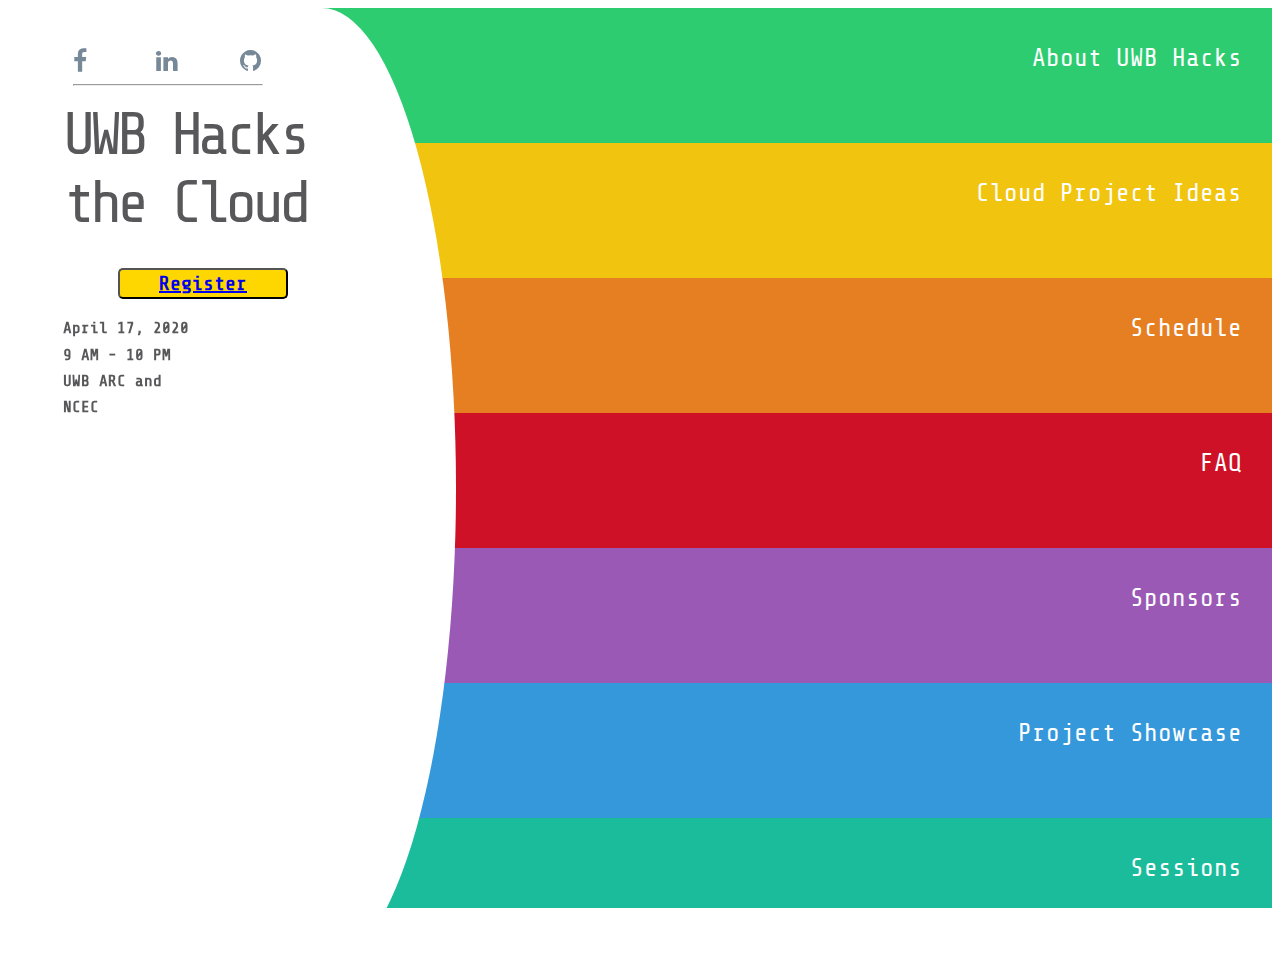
==== curve/index.html @ 2ef02a91 "Addressed List of Concerns on Public Repo" ====
<!DOCTYPE html>
<html lang="en">
<head>
    <meta charset="UTF-8">
    <title>UWB Hacks The Cloud 2020</title>
    <meta name="viewport" content="width=device-width, initial-scale=1">
    <link rel="stylesheet" href="https://stackpath.bootstrapcdn.com/font-awesome/4.7.0/css/font-awesome.min.css">
<!--    <script src="https://kit.fontawesome.com/a076d05399.js"></script>-->
    <link rel="stylesheet" href="style.css">
</head>
<body>


    <!--Front Page Rainbow Navigation on Right-->
    <div class="rightNav">
        <div class="container">
            <div class="box box1" onclick="openNav1(myNav1)" ><p>About UWB Hacks</p></div>
            <div class="box box2" onclick="openNav2(myNav2)"><p>Cloud Project Ideas</p></div>
            <div class="box box3" onclick="openNav3(myNav3)"><p>Schedule</p></div>
            <div class="box box4" onclick="openNav4(myNav4)"><p>FAQ</p></div>
            <div class="box box5" onclick="openNav5(myNav5)"><p>Sponsors</p></div>
            <div class="box box6" onclick="openNav6(myNav6)"><p>Project Showcase</p></div>
            <div class="box box7" onclick="openNav7(myNav7)"><p>Sessions</p></div>
            <div class="box box8" onclick="openNav8(myNav8)"><p>Stay Tune</p></div>
        </div>
    </div>

    <!--White Half Circle Event Information-->
    <section>
        <div>
            <div class="wrapper">
                <nav class="flex-nav">
                    <ul>
                        <!-- Social Media Icon LInks -->
                        <li class="social">
                            <a href="https://www.facebook.com/uwbacm/"><i class="fa fa-facebook"></i></a>
                        </li>
                        <li class="social">
                            <a href="https://www.linkedin.com/in/uwbacm"><i class="fa fa-linkedin"></i></a>
                        </li>
                        <li class="social">
                            <a href=" https://docs.uwbhacks.com/ "><i class="fa fa-github"></i></a>
                        </li>
                    </ul>
                    <hr style="width: 75%; float:left;">
                </nav>
            </div>

            <div class="title">UWB Hacks the Cloud
                <button class="registration" id="effects" >
                    <a href="https://docs.google.com/forms/d/e/1FAIpQLSesZrR4kDC5NrmjHH6o2ZsRRUO2cIFVRf567PCcCp_ysydQ1w/viewform">Register</a></button>
            </div>
            <div class="event">
                <h4> April 17, 2020</h4>
                <h4>9 AM - 10 PM</h4>
                <h4>UWB ARC and </h4>

                <h4>NCEC</h4>
            </div>
        </div>
    </section>

    <!--Card 1 Content Slide Navigation -->
    <div id="myNav1" class="overlay1">
        <div class="flex-container">
            <a href="javascript:void(0)" class="closebtn" onclick="closeNav1()">&times;</a>
            <div class="overlay1-content">
                <div class="image_card1">
                    <img class="responsive" src="images/gameboy.jpg" alt="Circuit Board Image">
                </div>
            </div>
            <div style="padding: 5px;"><h1>About UWB Hacks</h1>
                <h3 style="line-height: 3">This year’s event has a theme of Cloud Computing! We are excited to see all
                    of the innovative projects
                    students will come up with.</h3>
            </div>
        </div>
        <div class="flex-container">
            <div><h2>Technical Tidbits</h2>
                <h4>On the day of the event, all of the following resources will be available to all attendees</h4>
                <ul>
                    <li><h4>Project mentors to work with students</h4></li>
                    <li><h4>Introductory presentations for users who are new to the cloud</h4></li>
                    <li><h4>Lightning talks given by technologists from Microsoft, Amazon, and UWB</h4></li>
                </ul>
                <div><h2>Food, Friends, and Fun</h2>
                    <ul>
                        <li><h4>Goodie bags for all registered attendees</h4></li>
                        <li><h4>Three catered meal</h4></li>
                        <li><h4>Prizes and awards for three project categories</h4></li>
                        <li><h4>Team formation mixer workshop</h4></li>
                        <li><h4>A photobooth for attendees to take pictures</h4></li>
                    </ul>
                </div>
            </div>
            <div><h2>A UW Bothell Tradition</h2>
                <h3 style="line-height: 3">
                    UWB Hacks the Cloud is the third annual hackathon at UW Bothell. Check out last year’s event page for
                    more information about the Web Development hackathon and check out what our attendees created!
                </h3>
            </div>
        </div>
    </div>

<!--   Card  2 Content Slide Navigation -->

    <div id="myNav2" class="overlay2">
        <div class="flex-container">
            <a href="javascript:void(0)" class="closebtn" onclick="closeNav2()">&times;</a>
            <div class="overlay2-content">
                <div class="image_card2">
                    <img class="responsive" src="images/floppy1.jpg" alt="Circuit Board Image">
                </div>
            </div>
            <div><h1>Cloud Project Ideas</h1>
            <p>Not sure how to get started with cloud computing? Looking for project ideas? Check out the event’s 
                documentation pages for tips, ideas, examples, and documentation for all your favorite cloud 
                providers.</p>
                <div>
                    <button class="docs"><a href="https://docs.uwbhacks.com">Documents</a></button>
                </div>
            </div>
        </div>

        <div class="flex-container">
            <div><h3>Workshops</h3>
                <p>Workshops and talks will be held throughout the day to help
                    attendees find teams, get up to speed on cloud computing concepts,
                    and get inspired by subject matter experts.</p>
                <ul>
                    <li>A workshop for team formation at the beginning of the day, presented by ACM-W</li>
                    <li>An introduction to cloud computing, presented by the ACM hackathon organizers</li>
                    <li>Lightning talks from industry partners discussing cloud computing products, projects, and paradigms</li>
                    <li>Security-specific presentations (more information coming soon!)</li>
                </ul>
            </div>
            <div><h3>Getting One-on-One Help</h3>
                <p>Industry mentors will be standing by at the event to help individual teams brainstorm, debug, and
                    polish their projects on an as-needed basis. Many of the mentor volunteers are UW Bothell alumni,
                    and this year’s cohort draws employees from the following companies:
                </p>
                <div class="flex-columns">
                    <div><ul><li>Microsoft</li><li>Google</li></ul></div>
                    <div><ul><li>Amazon</li><li>Expedia</li></ul></div>
                   <div><ul><li>T-Mobile</li><li>And more!</li></ul></div>
                </div>
            </div>
        </div>
    </div>

    <!--   Card 3 Content Slide Navigation -->
    <div id="myNav3" class="overlay3">
        <div class="flex-container">
            <a href="javascript:void(0)" class="closebtn" onclick="closeNav3()">&times;</a>
            <div class="overlay3-content">
                <div class="image_card3">
                    <img class="responsive" src="images/parts1.jpg" alt="Circuit Board Image">
                </div>
            </div>
            <div><h1>Event Schedule</h1>
                <table class="schedule">
                    <tr><th>9:00</th><th>Check-In BeginsCheck-In Begins</th></tr>
                    <tr><th>9:15</th><th>Free Breakfast </th></tr>
                    <tr><th>10:00</th><th>Opening Ceremony</th></tr>
                    <tr><th>10:30</th><th>Team Formation Mixer, hosted by ACM-W</th></tr>
                    <tr><th>10:30</th><th>Hacking Begins</th></tr>
                    <tr><th>11:15</th><th>Introduction To Cloud Services</th></tr>
                    <tr><th>12:30</th><th>Free Lunch</th></tr>
                    <tr><th>1:15</th><th>Lightning Talks: Tales from the Cloud</th></tr>
                    <tr><th>2:45</th><th>Workshop TBA</th></tr>
                    <tr><th>6:00</th><th>Free Dinner</th></tr>
                    <tr><th>8:00</th><th>Submissions Due on DevPost</th></tr>
                    <tr><th>8:15</th><th>Ice Cream Sundae Bar</th></tr>
                    <tr><th>8:45</th><th> Demo Presentations</th></tr>
                    <tr><th>9:45</th><th>Awards Ceremony</th></tr>

                </table>
            </div>
        </div>
        <div class="flex-container">
<!--            <div><h3>Content 2</h3> <p>Lorem Ipsum is simply dummy text of the printing and typesetting industry. Lorem Ipsum has been the industry's standard dummy text ever since the 1500s, when an unknown printer took a galley of type and scrambled it to make a type specimen book. It has survived not only five centuries, but also the leap into electronic typesetting, remaining essentially unchanged. It was popularised in the 1960s with the release of Letraset sheets containing Lorem Ipsum passages, and more recently with desktop publishing software like Aldus PageMaker including versions of Lorem Ipsum.</p></div>-->
<!--            <div><h3>Content 3</h3> </div>-->
        </div>
    </div>

    <!--   Card 4 Content Slide Navigation -->
    <div id="myNav4" class="overlay4">
        <div class="flex-container">
            <a href="javascript:void(0)" class="closebtn" onclick="closeNav4()">&times;</a>
            <div class="overlay4-content">
                <div class="image_card4">
                    <img class="responsive" src="images/lmnc.jpg" alt="Circuit Board Image">
                </div>
            </div>
            <div><h1>Frequently Asked Questions!</h1>
                <h2>What’s a hackathon?</h2>
                <p>From Wikipedia: <br>
                    A hackathon is a design sprint-like event in which computer programmers and
                    others involved in software development, including graphic designers, interface
                    designers, project managers, and others, often including domain experts,
                    collaborate intensively on software projects. </p>
                <h2>What if I don’t have any experience with cloud computing?</h2>
                <p>That is perfectly fine! The hackathon organizers have planned informative talks,
                    assembled documentation pages, and created demo projects to help get you started. <br><br>
                    Check out the schedule for information about the talks and workshops; look for
                    provider information and example projects on the documentation page. <br><br>
                    There will also be industry mentors at the event to help you when you get stuck.
                </p>
                <h2>Do I need to be in a specific major?</h2>
                <p>Not at all! This event is open to all students.</p>
                <h2>Are prizes offered for team projects?</h2>
                <p>Yes! We will have 3 prize categories this year: Most Innovative, Most Impactful,
                    and Student Favorite. More details will be announced at the opening ceremony.</p>
                <h2>What if I don’t have a team lined up?</h2>
                <p>There will be a workshop directly after the opening ceremony to help you form a team if you don’t have one at that time</p>
                <h2>What should I bring?</h2>
                <p>We recommend bringing a laptop, charger cables for your computer(s) and phone, a water bottle,
                    and anything you might miss for an entire <br>
                    This event will not be held overnight, so there is no need to bring a sleeping bag or changes of clothes
                </p>
                <h2>Do I have to work on a hackathon project?</h2>
                <p>We want everyone at this event to learn new technologies and collaborate on new ideas. These events
                    are a valuable time to do these things instead of your homework or personal projects. <br><br>

                    If you don’t plan on working on a hackathon project, the organizers kindly request that you let us
                    know so we can offer the seat to another student who wants to participate.
                </p>
            </div>
        </div>
        <div class="flex-container">
<!--            <div><h3>Content 2</h3></div>-->
<!--            <div><h3>Content 3</h3> </div>-->
        </div>
    </div>

    <!--   Card 5 Content Slide Navigation -->
    <div id="myNav5" class="overlay5">
        <div class="flex-container">
            <a href="javascript:void(0)" class="closebtn" onclick="closeNav5()">&times;</a>
            <div class="overlay5-content">
                <div class="image_card5">
                    <img class="responsive" src="images/pcb-wall.jpg" alt="Circuit Board Image">
                </div>
            </div>
<!--            <div><h3>Content 3</h3> </div>-->
        </div>
        <div class="flex-container">
<!--            <div><h3>Content 2</h3> <p>Lorem Ipsum is simply dummy text of the printing and typesetting industry. Lorem Ipsum has been the industry's standard dummy text ever since the 1500s, when an unknown printer took a galley of type and scrambled it to make a type specimen book. It has survived not only five centuries, but also the leap into electronic typesetting, remaining essentially unchanged. It was popularised in the 1960s with the release of Letraset sheets containing Lorem Ipsum passages, and more recently with desktop publishing software like Aldus PageMaker including versions of Lorem Ipsum.</p></div>-->
<!--            <div><h3>Content 3</h3> </div>-->
        </div>
    </div>

    <!--   Card 6 Content Slide Navigation -->
    <div id="myNav6" class="overlay6">

        <div class="flex-container">
            <a href="javascript:void(0)" class="closebtn" onclick="closeNav6()">&times;</a>
            <div class="overlay6-content">
                <div class="image_card6">
                    <img class="responsive" src="images/computer2.jpg" alt="Circuit Board Image">
                </div>
            </div>
<!--            <div><h3>Content 3</h3> </div>-->
        </div>
        <div class="flex-container">
<!--            <div><h3>Content 2</h3> <p>Lorem Ipsum is simply dummy text of the printing and typesetting industry. Lorem Ipsum has been the industry's standard dummy text ever since the 1500s, when an unknown printer took a galley of type and scrambled it to make a type specimen book. It has survived not only five centuries, but also the leap into electronic typesetting, remaining essentially unchanged. It was popularised in the 1960s with the release of Letraset sheets containing Lorem Ipsum passages, and more recently with desktop publishing software like Aldus PageMaker including versions of Lorem Ipsum.</p></div>-->
<!--            <div><h3>Content 3</h3> </div>-->
        </div>
    </div>

    <!--   Card 7 Content Slide Navigation -->
    <div id="myNav7" class="overlay7">
        <div class="flex-container">
            <a href="javascript:void(0)" class="closebtn" onclick="closeNav7()">&times;</a>
            <div class="overlay7-content">
                <div class="image_card7">
                    <img class="responsive" src="images/computer1.jpg" alt="Circuit Board Image">
                </div>
            </div>
<!--            <div><h3>Content 3</h3> </div>-->
        </div>

        <div class="flex-container">
<!--            <div><h3>Content 2</h3> <p>Lorem Ipsum is simply dummy text of the printing and typesetting industry. Lorem Ipsum has been the industry's standard dummy text ever since the 1500s, when an unknown printer took a galley of type and scrambled it to make a type specimen book. It has survived not only five centuries, but also the leap into electronic typesetting, remaining essentially unchanged. It was popularised in the 1960s with the release of Letraset sheets containing Lorem Ipsum passages, and more recently with desktop publishing software like Aldus PageMaker including versions of Lorem Ipsum.</p></div>-->
<!--            <div><h3>Content 3</h3> </div>-->
        </div>
    </div>

    <!--  Card 8Content Slide Navigation -->
    <div id="myNav8" class="overlay8">
        <div class="flex-container">
            <a href="javascript:void(0)" class="closebtn" onclick="closeNav8()">&times;</a>
            <div class="overlay8-content">
                <div class="image_card8">
                    <img class="responsive" src="images/computer2.jpg" alt="Circuit Board Image">
                </div>
            </div>
<!--            <div><h3>Content 3</h3> </div>-->
        </div>
        <div class="flex-container">
<!--            <div><h3>Content 2</h3> <p>Lorem Ipsum is simply dummy text of the printing and typesetting industry. Lorem Ipsum has been the industry's standard dummy text ever since the 1500s, when an unknown printer took a galley of type and scrambled it to make a type specimen book. It has survived not only five centuries, but also the leap into electronic typesetting, remaining essentially unchanged. It was popularised in the 1960s with the release of Letraset sheets containing Lorem Ipsum passages, and more recently with desktop publishing software like Aldus PageMaker including versions of Lorem Ipsum.</p></div>-->
<!--            <div><h3>Content 3</h3> </div>-->
        </div>

    </div>
<!--==================Leave in Place in case more content needs to be added==============-->
<!--=====================================================================================-->
    <!--   Card 9  Content Slide Navigation -->
<!--    <div id="myNav9" class="overlay9">-->
<!--        <div class="flex-container">-->
<!--            <a href="javascript:void(0)" class="closebtn" onclick="closeNav9()">&times;</a>-->
<!--            <div class="overlay9-content">-->
<!--                <div class="image_card9">-->
<!--                    <img class="responsive" src="images/upsplash.jpg" alt="Circuit Board Image">-->
<!--                </div>-->
<!--            </div>-->
<!--&lt;!&ndash;            <div><h3>Content 3</h3> </div>&ndash;&gt;-->
<!--        </div>-->
<!--        <div class="flex-container">-->
<!--&lt;!&ndash;            <div><h3>Content 2</h3> <p>Lorem Ipsum is simply dummy text of the printing and typesetting industry. Lorem Ipsum has been the industry's standard dummy text ever since the 1500s, when an unknown printer took a galley of type and scrambled it to make a type specimen book. It has survived not only five centuries, but also the leap into electronic typesetting, remaining essentially unchanged. It was popularised in the 1960s with the release of Letraset sheets containing Lorem Ipsum passages, and more recently with desktop publishing software like Aldus PageMaker including versions of Lorem Ipsum.</p></div>&ndash;&gt;-->
<!--&lt;!&ndash;            <div><h3>Content 3</h3> </div>&ndash;&gt;-->
<!--        </div>-->
<!--    </div>-->

    <!--   Card  10 Content Slide Navigation -->
<!--    <div id="myNa10v" class="overlay10">-->
<!--        <a href="javascript:void(0)" class="closebtn" onclick="closeNav10()">&times;</a>-->
<!--        <div class="overlay10-content">-->
<!--            <div class="image_card10">-->
<!--                <img class="responsive" src="images/resist.jpg" alt="Circuit Board Image">-->
<!--            </div>-->
<!--            <a href="#">Services</a>-->
<!--            <a href="#">Clients</a>-->
<!--            <a href="#">Contact</a>-->
<!--        </div>-->
<!--    </div>-->

    <!--==================Leave above  in case more content needs to be added===============-->
    <!--=====================================================================================-->

    <!--Open and Close Each Individual Content/Image Info Card-->
    <script>
        function openNav1(id) {document.getElementById("myNav1").style.width = "90%";}
        function closeNav1 (id){document.getElementById("myNav1").style.width = "0%";}
        function openNav2(id) {document.getElementById("myNav2").style.width = "90%";}
        function closeNav2 (id){document.getElementById("myNav2").style.width = "0%";}
        function openNav3(id) {document.getElementById("myNav3").style.width = "90%";}
        function closeNav3 (id){document.getElementById("myNav3").style.width = "0%";}
        function openNav4(id) {document.getElementById("myNav4").style.width = "90%";}
        function closeNav4 (id){document.getElementById("myNav4").style.width = "0%";}
        function openNav5(id) {document.getElementById("myNav5").style.width = "90%";}
        function closeNav5 (id){document.getElementById("myNav5").style.width = "0%";}
        function openNav6(id) {document.getElementById("myNav6").style.width = "90%";}
        function closeNav6 (id){document.getElementById("myNav6").style.width = "0%";}
        function openNav7(id) {document.getElementById("myNav7").style.width = "90%";}
        function closeNav7 (id){document.getElementById("myNav7").style.width = "0%";}
        function openNav8(id) {document.getElementById("myNav8").style.width = "90%";}
        function closeNav8 (id){document.getElementById("myNav8").style.width = "0%";}
        function openNav9(id) {document.getElementById("myNav9").style.width = "90%";}
        function closeNav9 (id){document.getElementById("myNav9").style.width = "0%";}
        function openNav10(id) {document.getElementById("myNav10").style.width = "90%";}
        function closeNav10 (id){document.getElementById("myNav10").style.width = "0%";}
    </script>
    </body>
</html>
---- curve/style.css ----
@import url('https://fonts.googleapis.com/css?family=Permanent+Marker|Share+Tech+Mono|VT323&display=swap');

h1{
    margin: 0;
    padding: 25px 0;
    font-size: 40px;
    font-family: 'Share Tech Mono', sans-serif;
    text-align: center;
}

h2, h3{
    font-family: 'Share Tech Mono', sans-serif;
    padding: 5px 0;
}

h4{
    font-family: 'Share Tech Mono', sans-serif;
    padding:2px 0;
}

header h1 {
    color: white;
}

section {
    padding-top: 30px;
    padding-bottom: 30px;
    width: 70%;
    /*z-index: 5;*/
    float: left;
    position: absolute;
    height:  100%;
    max-width:35%;
    background-color: white;
    border-top-right-radius: 30% 50%;
    border-bottom-right-radius: 30% 50%;
}


/*=========Color Rainbow Boxes========= */
.box1 {background: #2ecc71;}
.box2 { background: #f1c40f;}
.box3 { background: #e67e22;}
.box4 { background: #ce1126;}
.box5 { background: #9b59b6;}
.box6 { background: #3498db;}
.box7 { background: #1abc9c;}
.box8 { background: #34495e;}
.box9 { background: #e743c3;}
.box10 { background: #16A085;}
/*=====================================*/

/*=======Navigation Within Rainbow Boxes======*/
.rightNav{
    float: right;
    height: auto;
    width: 100%;
    z-index: 1;
    top: 0;
    left: 0;
    background-color: #111;
    overflow-x: hidden;

}
.move{
    justify-content: flex-start;
}

.rightNav p{

    height:7vh;
    padding: 6px 8px 6px 8px;
    text-decoration: none;
    font-size: 25px;
    color: #818181;
    display: block;
    font-family: 'Share Tech Mono', sans-serif;

}

.container{
    height: 100vh;
}

.box{
    text-align: right;
    padding: 5px;
    justify-content: center;
}

.box p{
    color: white;
    padding-right: 25px;
}
/*=====================================*/

/* =============Start of CSS for Card 1 open page===========*/
.overlay1 {
    height: 100%;
    width: 0;
    position: fixed;
    z-index: 1;
    top: 0;
    left: 0;
    /*background-color: black;*/
    background-color: #2ecc71;
    overflow-x: hidden;
    transition: 0.5s;
}

.overlay1-content {
    position: relative;
    top: 25%;
    width: 100%;
    text-align: center;
    margin-top: 30px;
}

.overlay1 a {
    padding: 8px;
    text-decoration: none;
    font-size: 36px;
    color: #818181;
    display: block;
    transition: 0.3s;
}

.overlay1 a:hover, .overlay1 a:focus {
    color: #f1f1f1;
}

.overlay1 .closebtn {
    position: absolute;
    background-color: #2ecc71;
    top: 20px;
    right: 45px;
    font-size: 60px;
}

@media screen and (max-height: 450px) {
    .overlay1 a {font-size: 20px}
    .overlay1 .closebtn {
        font-size: 40px;
        top: 15px;
        right: 35px;
    }
}
/* =============End of Card 1 pages===========*/



/* =============Start of CSS for 2 open pages===========*/
.overlay2 {
    height: 100%;
    width: 0;
    position: fixed;
    z-index: 1;
    top: 0;
    left: 0;
    /*background-color: black;*/
    background-color: #f1c40f;
    overflow-x: hidden;
    transition: 0.5s;
}

.overlay2-content {
    position: relative;
    top: 25%;
    width: 100%;
    text-align: center;
    margin-top: 30px;
}

.overlay2 a {
    padding: 8px;
    text-decoration: none;
    font-size: 30px;
    color: #818181;
    display: block;
    transition: 0.3s;
}

.overlay2 a:hover, .overlay2 a:focus {
    color: #f1f1f1;
}

.overlay2 .closebtn {
    position: absolute;
    background-color: #f1c40f;;
    top: 20px;
    right: 45px;
    font-size: 60px;
}

@media screen and (max-height: 450px) {
    .overlay2 a {font-size: 20px}
    .overlay2 .closebtn {
        font-size: 40px;
        top: 15px;
        right: 35px;
    }
}
/* =============End of Card  2 open page===========*/


/* =============Start of CSS for 3 open pages===========*/
.overlay3 {
    height: 100%;
    width: 0;
    position: fixed;
    z-index: 1;
    top: 0;
    left: 0;
    /*background-color: black;*/
    background-color: #e67e22;
    overflow-x: hidden;
    transition: 0.5s;
}

.overlay3-content {
    position: relative;
    top: 25%;
    width: 100%;
    text-align: center;
    margin-top: 30px;
}

.overlay3 a {
    padding: 8px;
    text-decoration: none;
    font-size: 36px;
    color: #818181;
    display: block;
    transition: 0.3s;
}

.overlay3 a:hover, .overlay3 a:focus {
    color: #f1f1f1;
}

.overlay3 .closebtn {
    background-color: #e67e22;
    position: absolute;
    top: 20px;
    right: 45px;
    font-size: 60px;
}

@media screen and (max-height: 450px) {
    .overlay3 a {font-size: 20px}
    .overlay3 .closebtn {
        font-size: 40px;
        top: 15px;
        right: 35px;
    }
}
/* =============End of Card 3 open pages===========*/


/* =============Start of CSS for 4 open pages===========*/
.overlay4 {
    height: 100%;
    width: 0;
    position: fixed;
    z-index: 1;
    top: 0;
    left: 0;
    /*background-color: black;*/
    background-color: #ce1126;
    overflow-x: hidden;
    transition: 0.5s;
}

.overlay4-content {
    position: relative;
    top: 25%;
    width: 100%;
    text-align: center;
    margin-top: 30px;
}

.overlay4 a {
    padding: 8px;
    text-decoration: none;
    font-size: 36px;
    color: #818181;
    display: block;
    transition: 0.3s;
}

.overlay4 a:hover, .overlay4 a:focus {
    color: #f1f1f1;
}

.overlay4 .closebtn {
    background-color: #ce1126;
    position: absolute;
    top: 20px;
    right: 45px;
    font-size: 60px;
}

@media screen and (max-height: 450px) {
    .overlay4 a {font-size: 20px}
    .overlay4 .closebtn {
        font-size: 40px;
        top: 15px;
        right: 35px;
    }
}
/* =============End of Card 4 open pages===========*/


/* =============Start of CSS for 5 open pages===========*/

.overlay5 {
    height: 100%;
    width: 0;
    position: fixed;
    z-index: 1;
    top: 0;
    left: 0;
    /*background-color: black;*/
    background-color: #9b59b6;
    overflow-x: hidden;
    transition: 0.5s;
}

.overlay5-content {
    position: relative;
    top: 25%;
    width: 100%;
    text-align: center;
    margin-top: 30px;
}

.overlay5 a {
    padding: 8px;
    text-decoration: none;
    font-size: 36px;
    color: lightgray;
    display: block;
    transition: 0.3s;
}

.overlay5 a:hover, .overlay5 a:focus {
    color: #f1f1f1;
}

.overlay5 .closebtn {
    background-color: #9b59b6;
    position: absolute;
    top: 20px;
    right: 45px;
    font-size: 60px;
}

@media screen and (max-height: 450px) {
    .overlay5 a {font-size: 20px}
    .overlay5 .closebtn {
        font-size: 40px;
        top: 15px;
        right: 35px;
    }
}
/* =============End of Card 5 open pages===========*/


/* =============Start of CSS for 6 open pages===========*/
.overlay6 {
    height: 100%;
    width: 0;
    position: fixed;
    z-index: 1;
    top: 0;
    left: 0;
    /*background-color: black;*/
    background-color: #3498db;
    overflow-x: hidden;
    transition: 0.5s;
}

.overlay6-content {
    position: relative;
    top: 25%;
    width: 100%;
    text-align: center;
    margin-top: 30px;
}

.overlay6 a {
    padding: 8px;
    text-decoration: none;
    font-size: 36px;
    color: #818181;
    display: block;
    transition: 0.3s;
}

.overlay6 a:hover, .overlay6 a:focus {
    color: #f1f1f1;
}

.overlay6 .closebtn {
    background-color: #3498db;
    position: absolute;
    top: 20px;
    right: 45px;
    font-size: 60px;
}

@media screen and (max-height: 450px) {
    .overlay6 a {font-size: 20px}
    .overlay6 .closebtn {
        font-size: 40px;
        top: 15px;
        right: 35px;
    }
}
/* =============End of CCard 6 open pages===========*/


/* =============Start of CSS for 7 open pages===========*/

.overlay7 {
    height: 100%;
    width: 0;
    position: fixed;
    z-index: 1;
    top: 0;
    left: 0;
    /*background-color: black;*/
    background-color: #1abc9c;
    overflow-x: hidden;
    transition: 0.5s;
}

.overlay7-content {
    position: relative;
    top: 25%;
    width: 100%;
    text-align: center;
    margin-top: 30px;
}

.overlay7 a {
    padding: 8px;
    text-decoration: none;
    font-size: 36px;
    color: #818181;
    display: block;
    transition: 0.3s;
}

.overlay7 a:hover, .overlay7 a:focus {
    color: #f1f1f1;
}

.overlay7 .closebtn {
    background-color: #1abc9c;
    position: absolute;
    top: 20px;
    right: 45px;
    font-size: 60px;
}

@media screen and (max-height: 450px) {
    .overlay7 a {font-size: 20px}
    .overlay7 .closebtn {
        font-size: 40px;
        top: 15px;
        right: 35px;
    }
}
/* =============End of Card 7 open pages===========*/


/* =============Start of CSS for 8 open pages===========*/
.overlay8 {
    height: 100%;
    width: 0;
    position: fixed;
    z-index: 1;
    top: 0;
    left: 0;
    /*background-color: black;*/
    background-color: #2ecc71;
    overflow-x: hidden;
    transition: 0.5s;
}

.overlay8 {
    height: 100%;
    width: 0;
    position: fixed;
    z-index: 1;
    top: 0;
    left: 0;
    /*background-color: black;*/
    background-color: #34495e;
    overflow-x: hidden;
    transition: 0.5s;
}

.overlay8-content {
    position: relative;
    top: 25%;
    width: 100%;
    text-align: center;
    margin-top: 30px;
}

.overlay8 a {
    padding: 8px;
    text-decoration: none;
    font-size: 36px;
    color: #818181;
    display: block;
    transition: 0.3s;
}

.overlay8 a:hover, .overlay8 a:focus {
    color: #f1f1f1;
}

.overlay8 .closebtn {
    position: absolute;
    top: 20px;
    right: 45px;
    font-size: 60px;
    background-color: #34495e;
}

@media screen and (max-height: 450px) {
    .overlay8 a {font-size: 20px}
    .overlay8 .closebtn {
        font-size: 40px;
        top: 15px;
        right: 35px;
    }
}
/* =============End of Card8 open pages===========*/


/* =============Start of CSS for 9 open pages===========*/
.overlay9 {
    height: 100%;
    width: 0;
    position: fixed;
    z-index: 1;
    top: 0;
    left: 0;
    /*background-color: black;*/
    background-color:  #e743c3;
    overflow-x: hidden;
    transition: 0.5s;
}

.overlay9-content {
    position: relative;
    top: 25%;
    width: 100%;
    text-align: center;
    margin-top: 30px;
}

.overlay9 a {
    padding: 8px;
    text-decoration: none;
    font-size: 36px;
    color: #818181;
    display: block;
    transition: 0.3s;
}

.overlay9 a:hover, .overlay9 a:focus {
    color: #f1f1f1;
}

.overlay9 .closebtn {
    background-color: #e743c3;;
    position: absolute;
    top: 20px;
    right: 45px;
    font-size: 60px;
}

@media screen and (max-height: 450px) {
    .overlay9 a {font-size: 20px}
    .overlay9 .closebtn {
        font-size: 40px;
        top: 15px;
        right: 35px;
    }
}
/* =============End of Card 9 open pages===========*/


/* =============Start of CSS for 10 open pages===========*/
.overlay10 {
    height: 100%;
    width: 0;
    position: fixed;
    z-index: 1;
    top: 0;
    left: 0;
    /*background-color: black;*/
    background-color: #2ecc71;
    overflow-x: hidden;
    transition: 0.5s;
}

.overlay10-content {
    position: relative;
    top: 25%;
    width: 100%;
    text-align: center;
    margin-top: 30px;
}

.overlay10 a {
    padding: 8px;
    text-decoration: none;
    font-size: 36px;
    color: #818181;
    display: block;
    transition: 0.3s;
}

.overlay10 a:hover, .overlay10 a:focus {
    color: #f1f1f1;
}

.overlay10 .closebtn {
    background-color:  #2ecc71;
    position: absolute;
    top: 20px;
    right: 45px;
    font-size: 60px;
}

@media screen and (max-height: 450px) {
    .overlay10 a {font-size: 20px}
    .overlay10 .closebtn {
        font-size: 40px;
        top: 15px;
        right: 35px;
    }
}
/* =============End of Card 10 open pages===========*/
.responsive{
    width: 100%;
    height: auto;
    max-width: 550px;
    padding: 20px;
}


/*==================================================================*/
/*=====Images Overlay within content info cards starts here ========*/
.image_card1{
    align-content: space-between;
    margin-top: 10px;
    margin-bottom: 10px;
    background: #2ecc71;
    opacity: 0.25;
}

.image_card2{
    align-content: space-between;
    margin-top: 10px;
    margin-bottom: 10px;
    background: #f1c40f;
    opacity: 0.25;
}

.image_card3{
    align-content: space-between;
    margin-top: 10px;
    margin-bottom: 10px;
    background: #e67d22;
    opacity: 0.25;
}

.image_card4{
    align-content: space-between;
    margin-top: 10px;
    margin-bottom: 10px;
    background: #ce1126;
    opacity: 0.25;
}
.image_card5{
    align-content: space-between;
    margin-top: 10px;
    margin-bottom: 10px;
    background: #9b59b6;
    opacity: 0.25;
}
.image_card6{
    align-content: space-between;
    margin-top: 10px;
    margin-bottom: 10px;
    background: #3498bd;
    opacity: 0.25;
}
.image_card7{
    align-content: space-between;
    margin-top: 10px;
    margin-bottom: 10px;
    background: #1abc9c;
    opacity: 0.25;
}
.image_card8{
    align-content: space-between;
    margin-top: 10px;
    margin-bottom: 10px;
    background: #344953;
    opacity: 0.25;
}
.image_card9{
    align-content: space-between;
    margin-top: 10px;
    margin-bottom: 10px;
    background: #e743c3;
    opacity: 0.25;
}
.image_card10{
    align-content: space-between;
    margin-top: 10px;
    margin-bottom: 10px;
    background: #16A085;
    opacity: 0.25;
}

/*=====End Image Overlays within content info cards starts here ========*/


/*===============Social Media and Hover to Links==========*/
/* a {*/
/*    color: dimgrey;*/
/*    font-weight: 100;*/
/*    letter-spacing: 2px;*/
/*    padding: 5px 5px;*/
/*    display: inline-block;*/
/*    width: 15%;*/
/*    text-align: center;*/
/*    transition: all 0.5s;*/
/*    text-decoration: none;*/

/*}*/

 /*============hover over links=========*/
.fa{
    color: lightslategray;
    size: 30px;
}
.fa:hover {
    background-color: deepskyblue;
    color: #457eb8;
    -webkit-animation: grow;
    padding: 2px 20px;
}

/*Main Navigation Container*/
.flex-nav ul{
    font-family: 'Share Tech Mono', sans-serif;
    list-style: none;
    margin:0;
    padding: 0;
    display: flex;
}

/*Items within Navigation Container*/
.flex-nav li{
    flex: 3;
    font-size: 25px;
}

/*Social Icon Adjust for deices*/
.flex-nav .social {
    flex: 1;
}
/*wrapping on top navigation*/
*. *:before *:after{
    box-sizing: inherit;
}

.wrapper{
    max-width: 250px;
    margin-bottom: 15px;
    padding: 10px;
    margin-left: 55px;
}

/*=======Registration Button Start==========*/
.registration {
    text-align: center;
    margin-left: 55px;
    margin-top: 5px;
    padding: 2px 2px;
    background-color: Gold;
    width: 170px;
    font-size: 20px;
    font-weight: 600;
    font-family: 'Share Tech Mono', sans-serif;
    color: darkviolet;
    border-radius: 5px;
    text-decoration: none;
}

.registration:hover {
    -webkit-animation: grow;
    padding: 8px 8px;
    background-color: darkviolet;
    color: gold;
}/*=======Registration Button End ==========*/

/*========Flex Boxes on Info Slide Out Cards=========*/
.flex-container {
    display: flex;
    flex-wrap: wrap;
    padding: 40px 15px;
    color: white;
    font-family: 'Share Tech Mono', sans-serif;
    margin-top: 50px;
}

.flex-container > div {
    /*background-color: #f1f1f1;*/
    width: 45%;
    margin: 20px;
    text-align: left;
    line-height: 2;
    font-size: 15px;
}
/*====================================================*/

/*============Event Title Block Start================*/
.title{
    background: #fff;
    color: #58585a;
    float: left;
    position: relative;
    width: 60%;
    font-size:60px;
    font-weight: 400;
    margin-left: 55px;
    letter-spacing: -5px;
    font-family: 'Share Tech Mono', sans-serif;
}

.event{
    background: #fff;
    color: #58585a;
    float: left;
    position: center;
    width: 73%;
    margin-left: 55px;
    line-height: 1px;
    font-stretch: 25px;
}

/*=======tablet media query==================*/
@media only screen and (max-width: 768px) {
    .title{
        width: 40%;
        font-size: 40px;
        margin-left: 20px;
        margin-top: 20px;
    }
    .registration{
        font-size: 14px;
        width: 100px;
        margin-top: 15px;
        margin-bottom: 15px;
        margin-left: 20px;
    }
    .event {
        /*width:250px;*/
       width: 150px;
        font-size: 15px;
        margin-top: 8px;
        margin-left: 10px;

    }
    .flex-nav .social{
        /*margin-left: 20px;*/
    }
    .wrapper{
        max-width: 180px;
        margin-top: 15px;
        margin-left: 20px;
    }
}

/*=========cell phone media query===========*/
@media only screen and (max-width: 425px){
    .section{
        width: 60%;
    }
    .registration{
        margin-left: 10px;
        margin-top: 10px;
        margin-bottom: 20px;
        font-size: 20px;
    }
    .event{
        margin-left: 5px;
        width: 80%;
    }
    .title{
        margin-top: 2px;
        margin-bottom: 2px;
        margin-left: 10px;
        font-size: 30px;

    }

    .wrapper {
        float: left;
        margin-top: 4px;
        margin-left: 2px;
    }
    .fa{
        padding: 8px;
        size: 20px;
    }
    .myNav1{
        z-index: 5;
    }
}


/*@media only screen and (max-width: 1440px){*/
/*    .wrapper{*/
/*        margin-left: 30px;*/
/*        margin-top: 30px;*/
/*    }*/
/*   .event{*/
/*       margin-top: 20px;*/
/*       margin-bottom: 30px;*/
/*       margin-left: 30px;*/
/*       font-size: 25px;*/
/*       height: 50px;*/
/*   }*/
/*   .title{*/
/*       margin-top: 30px;*/
/*       margin-bottom: 20px;*/
/*       margin-left: 30px;*/
/*       font-size: 70px;*/
/*   }*/
/*}*/

/*@media only screen and (max-width: 1024px){*/
/*    .wrapper{*/
/*        margin-left: 30px;*/
/*        margin-top: 10px;*/
/*    }*/
/*    !*.event{*!*/
/*    !*    width: 300px;*!*/
/*    !*    margin-bottom: 30px;*!*/
/*    !*    margin-left: 30px;*!*/
/*    !*    font-size: 20px;*!*/
/*    !*    height:300px;*!*/
/*    !*}*!*/
/*    .title{*/
/*        margin-top: 10px;*/
/*        margin-bottom: 20px;*/
/*        margin-left: 30px;*/
/*        font-size: 50px;*/
/*    }*/
/*}*/
 /*=====document button========*/
 .overlay2 button {

    background-color: white;
    color: dodgerblue;
    align-items: center;
    border-radius:10px;
    margin-left: 20px;
     font-size: 15px;
}

 .overlay2 button:hover  {
    -webkit-animation: grow;
    color: darkorange;
    background-color: dodgerblue;
}


/* ===========sections on card made for stacking on small screen*/
.flex-columns{
    display: flex;
    flex-direction: row;
}
.flex-columns > div {
    width: 115px;
    margin: 10px;
    text-align: center;
    line-height: 2;
    font-size: 15px;
}
.schedule {
    font-size: 20px;
    line-height: 2;
    padding: 5px;
}

th {
    padding-right: 10px;
}
/*@media only screen and (max-width: 1440px){*/
/*    .registration{*/
/*        margin-left: 65px;*/
/*        font-size: 30px;*/
/*        padding: 10px;*/
/*        margin-top: 20px;*/
/*        margin-bottom: 20px;*/
/*    }*/
/*    .event{*/
/*        margin-left: 65px;*/
/*        font-size: 25px;*/
/*    }*/
/*    .title{*/
/*        margin-left: 65px;*/
/*        margin-top: 20px;*/
/*        margin-bottom: 20px;*/
/*    }*/
/*    .wrapper{*/
/*        max-width: 320px;*/
/*    }*/
/*}*/
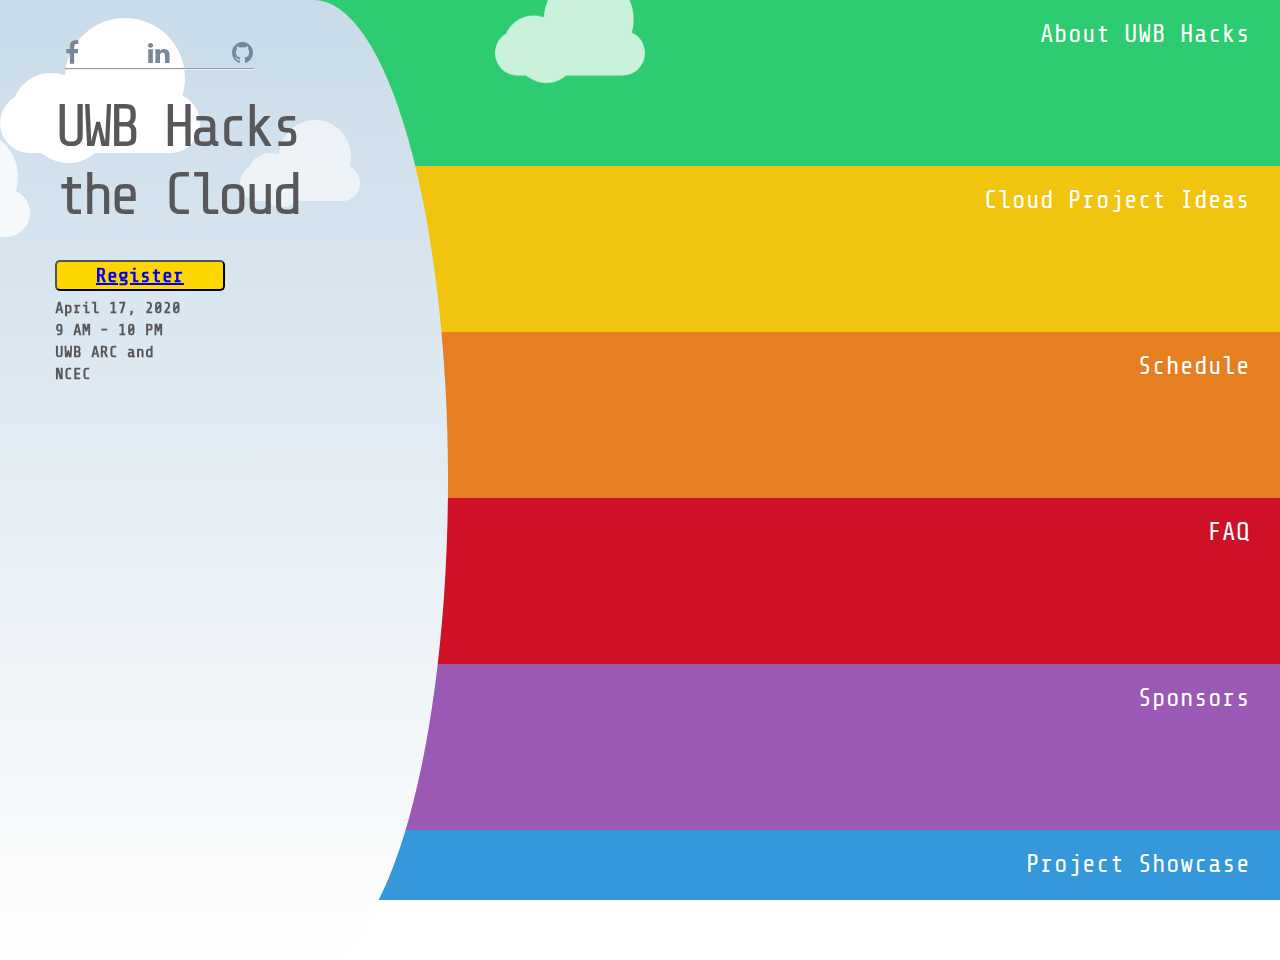
==== commit 0658e97d: "Trial addition of features" ====
--- a/curve/index.html
+++ b/curve/index.html
@@ -1,3 +1,4 @@
+<!--Updated 3/2 10pm -->
 <!DOCTYPE html>
 <html lang="en">
 <head>
@@ -10,25 +11,24 @@
 </head>
 <body>
 
-
     <!--Front Page Rainbow Navigation on Right-->
     <div class="rightNav">
         <div class="container">
-            <div class="box box1" onclick="openNav1(myNav1)" ><p>About UWB Hacks</p></div>
-            <div class="box box2" onclick="openNav2(myNav2)"><p>Cloud Project Ideas</p></div>
-            <div class="box box3" onclick="openNav3(myNav3)"><p>Schedule</p></div>
-            <div class="box box4" onclick="openNav4(myNav4)"><p>FAQ</p></div>
-            <div class="box box5" onclick="openNav5(myNav5)"><p>Sponsors</p></div>
-            <div class="box box6" onclick="openNav6(myNav6)"><p>Project Showcase</p></div>
-            <div class="box box7" onclick="openNav7(myNav7)"><p>Sessions</p></div>
-            <div class="box box8" onclick="openNav8(myNav8)"><p>Stay Tune</p></div>
+            <div class="box box1 tablinks" onclick="openNav1(myNav1);switchTab(evt, myNav1);"><p>About UWB Hacks</p></div>
+            <div class="box box2 tablinks" onclick="openNav2(myNav2);switchTab(evt, myNav2);"><p>Cloud Project Ideas</p></div>
+            <div class="box box3 tablinks" onclick="openNav3(myNav3);switchTab(evt, myNav3)"><p>Schedule</p></div>
+            <div class="box box4 tablinks" onclick="openNav4(myNav4);switchTab(evt, myNav4)"><p>FAQ</p></div>
+            <div class="box box5 tablinks" onclick="openNav5(myNav5);switchTab(evt, myNav5)"><p>Sponsors</p></div>
+            <div class="box box6 tablinks" onclick="openNav6(myNav6);switchTab(evt, myNav6)"><p>Project Showcase</p></div>
+            <div class="box box7 tablinks" onclick="openNav7(myNav7);switchTab(evt, myNav7)"><p>Acknowledgements</p></div>
+<!--            <div class="box box8" onclick="openNav8(myNav8);switchTab(evt, myNav8)"><p>Stay Tune</p></div>-->
         </div>
     </div>
 
     <!--White Half Circle Event Information-->
-    <section>
-        <div>
-            <div class="wrapper">
+    <section >
+        <div >
+            <div class="wrapper" >
                 <nav class="flex-nav">
                     <ul>
                         <!-- Social Media Icon LInks -->
@@ -44,6 +44,9 @@
                     </ul>
                     <hr style="width: 75%; float:left;">
                 </nav>
+
+
+
             </div>
 
             <div class="title">UWB Hacks the Cloud
@@ -58,15 +61,21 @@
                 <h4>NCEC</h4>
             </div>
         </div>
+        <div class="cloud x1"></div>
+        <!-- Time for multiple clouds to dance around -->
+        <div class="cloud x2"></div>
+        <div class="cloud x3"></div>
+        <div class="cloud x4"></div>
+        <div class="cloud x5"></div>
     </section>
 
     <!--Card 1 Content Slide Navigation -->
-    <div id="myNav1" class="overlay1">
+    <div id="myNav1" class="overlay1 tabcontent">
         <div class="flex-container">
             <a href="javascript:void(0)" class="closebtn" onclick="closeNav1()">&times;</a>
             <div class="overlay1-content">
                 <div class="image_card1">
-                    <img class="responsive" src="images/gameboy.jpg" alt="Circuit Board Image">
+                    <img class="responsive" src="gameboy.jpg" alt="Circuit Board Image">
                 </div>
             </div>
             <div style="padding: 5px;"><h1>About UWB Hacks</h1>
@@ -104,12 +113,12 @@
 
 <!--   Card  2 Content Slide Navigation -->
 
-    <div id="myNav2" class="overlay2">
+    <div id="myNav2" class="overlay2 tabcontent">
         <div class="flex-container">
             <a href="javascript:void(0)" class="closebtn" onclick="closeNav2()">&times;</a>
             <div class="overlay2-content">
                 <div class="image_card2">
-                    <img class="responsive" src="images/floppy1.jpg" alt="Circuit Board Image">
+                    <img class="responsive" src="floppy1.jpg" alt="Circuit Board Image">
                 </div>
             </div>
             <div><h1>Cloud Project Ideas</h1>
@@ -149,17 +158,17 @@
     </div>
 
     <!--   Card 3 Content Slide Navigation -->
-    <div id="myNav3" class="overlay3">
+    <div id="myNav3" class="overlay3 tabcontent">
         <div class="flex-container">
             <a href="javascript:void(0)" class="closebtn" onclick="closeNav3()">&times;</a>
             <div class="overlay3-content">
                 <div class="image_card3">
-                    <img class="responsive" src="images/parts1.jpg" alt="Circuit Board Image">
+                    <img class="responsive" src="parts1.jpg" alt="Circuit Board Image">
                 </div>
             </div>
             <div><h1>Event Schedule</h1>
                 <table class="schedule">
-                    <tr><th>9:00</th><th>Check-In BeginsCheck-In Begins</th></tr>
+                    <tr><th>9:00</th><th>Check-In Begins</th></tr>
                     <tr><th>9:15</th><th>Free Breakfast </th></tr>
                     <tr><th>10:00</th><th>Opening Ceremony</th></tr>
                     <tr><th>10:30</th><th>Team Formation Mixer, hosted by ACM-W</th></tr>
@@ -184,12 +193,12 @@
     </div>
 
     <!--   Card 4 Content Slide Navigation -->
-    <div id="myNav4" class="overlay4">
+    <div id="myNav4" class="overlay4 tabcontent">
         <div class="flex-container">
             <a href="javascript:void(0)" class="closebtn" onclick="closeNav4()">&times;</a>
             <div class="overlay4-content">
                 <div class="image_card4">
-                    <img class="responsive" src="images/lmnc.jpg" alt="Circuit Board Image">
+                    <img class="responsive" src="lmnc.jpg" alt="Circuit Board Image">
                 </div>
             </div>
             <div><h1>Frequently Asked Questions!</h1>
@@ -234,15 +243,15 @@
     </div>
 
     <!--   Card 5 Content Slide Navigation -->
-    <div id="myNav5" class="overlay5">
+    <div id="myNav5" class="overlay5 tabcontent">
         <div class="flex-container">
             <a href="javascript:void(0)" class="closebtn" onclick="closeNav5()">&times;</a>
             <div class="overlay5-content">
                 <div class="image_card5">
-                    <img class="responsive" src="images/pcb-wall.jpg" alt="Circuit Board Image">
-                </div>
-            </div>
-<!--            <div><h3>Content 3</h3> </div>-->
+                    <img class="responsive" src="pcb-wall.jpg" alt="Circuit Board Image">
+                </div>
+            </div>
+            <div><h3>More Information Comming Soon!! </h3> </div>
         </div>
         <div class="flex-container">
 <!--            <div><h3>Content 2</h3> <p>Lorem Ipsum is simply dummy text of the printing and typesetting industry. Lorem Ipsum has been the industry's standard dummy text ever since the 1500s, when an unknown printer took a galley of type and scrambled it to make a type specimen book. It has survived not only five centuries, but also the leap into electronic typesetting, remaining essentially unchanged. It was popularised in the 1960s with the release of Letraset sheets containing Lorem Ipsum passages, and more recently with desktop publishing software like Aldus PageMaker including versions of Lorem Ipsum.</p></div>-->
@@ -250,17 +259,17 @@
         </div>
     </div>
 
-    <!--   Card 6 Content Slide Navigation -->
-    <div id="myNav6" class="overlay6">
+    <!--=================Card 6 Content Slide Navigation============-->
+    <div id="myNav6" class="overlay6 tabcontent">
 
         <div class="flex-container">
             <a href="javascript:void(0)" class="closebtn" onclick="closeNav6()">&times;</a>
             <div class="overlay6-content">
                 <div class="image_card6">
-                    <img class="responsive" src="images/computer2.jpg" alt="Circuit Board Image">
-                </div>
-            </div>
-<!--            <div><h3>Content 3</h3> </div>-->
+                    <img class="responsive" src="computer2.jpg" alt="Circuit Board Image">
+                </div>
+            </div>
+            <div><h3>More Information Comming Soon!! </h3> </div>
         </div>
         <div class="flex-container">
 <!--            <div><h3>Content 2</h3> <p>Lorem Ipsum is simply dummy text of the printing and typesetting industry. Lorem Ipsum has been the industry's standard dummy text ever since the 1500s, when an unknown printer took a galley of type and scrambled it to make a type specimen book. It has survived not only five centuries, but also the leap into electronic typesetting, remaining essentially unchanged. It was popularised in the 1960s with the release of Letraset sheets containing Lorem Ipsum passages, and more recently with desktop publishing software like Aldus PageMaker including versions of Lorem Ipsum.</p></div>-->
@@ -268,50 +277,53 @@
         </div>
     </div>
 
-    <!--   Card 7 Content Slide Navigation -->
-    <div id="myNav7" class="overlay7">
+<!--===============Card 7 Content Slide Navigation==================-->
+    <div id="myNav7" class="overlay7 tabcontent">
         <div class="flex-container">
             <a href="javascript:void(0)" class="closebtn" onclick="closeNav7()">&times;</a>
             <div class="overlay7-content">
                 <div class="image_card7">
-                    <img class="responsive" src="images/computer1.jpg" alt="Circuit Board Image">
-                </div>
-            </div>
-<!--            <div><h3>Content 3</h3> </div>-->
-        </div>
-
-        <div class="flex-container">
-<!--            <div><h3>Content 2</h3> <p>Lorem Ipsum is simply dummy text of the printing and typesetting industry. Lorem Ipsum has been the industry's standard dummy text ever since the 1500s, when an unknown printer took a galley of type and scrambled it to make a type specimen book. It has survived not only five centuries, but also the leap into electronic typesetting, remaining essentially unchanged. It was popularised in the 1960s with the release of Letraset sheets containing Lorem Ipsum passages, and more recently with desktop publishing software like Aldus PageMaker including versions of Lorem Ipsum.</p></div>-->
-<!--            <div><h3>Content 3</h3> </div>-->
-        </div>
-    </div>
-
-    <!--  Card 8Content Slide Navigation -->
-    <div id="myNav8" class="overlay8">
-        <div class="flex-container">
-            <a href="javascript:void(0)" class="closebtn" onclick="closeNav8()">&times;</a>
-            <div class="overlay8-content">
-                <div class="image_card8">
-                    <img class="responsive" src="images/computer2.jpg" alt="Circuit Board Image">
-                </div>
-            </div>
-<!--            <div><h3>Content 3</h3> </div>-->
-        </div>
-        <div class="flex-container">
-<!--            <div><h3>Content 2</h3> <p>Lorem Ipsum is simply dummy text of the printing and typesetting industry. Lorem Ipsum has been the industry's standard dummy text ever since the 1500s, when an unknown printer took a galley of type and scrambled it to make a type specimen book. It has survived not only five centuries, but also the leap into electronic typesetting, remaining essentially unchanged. It was popularised in the 1960s with the release of Letraset sheets containing Lorem Ipsum passages, and more recently with desktop publishing software like Aldus PageMaker including versions of Lorem Ipsum.</p></div>-->
-<!--            <div><h3>Content 3</h3> </div>-->
-        </div>
-
-    </div>
-<!--==================Leave in Place in case more content needs to be added==============-->
-<!--=====================================================================================-->
-    <!--   Card 9  Content Slide Navigation -->
-<!--    <div id="myNav9" class="overlay9">-->
+                    <img class="responsive" src="computer1.jpg" alt="Circuit Board Image">
+                </div>
+            </div>
+            <div>
+                <h1>Acknowledgements</h1>
+                <ul><h2>The Organizers would like to thank the following individuals for their assistance:</h2>
+                    <li>All our fantastic industry mentors</li>
+                    <li>Professor Robert Dimpsey</li>
+                    <li>UW Bothell Club Council</li>
+                    <li>UW Bothell Makerspace</li>
+                    <li>UWB ACM 2020 Officers</li>
+                    <li>Marcela Gomez, Web Development</li>
+                </ul>
+            </div>
+
+        </div>
+
+        <div class="flex-container">
+            <div>
+                <ul>
+                    <h2>For all prize materials that were modeled and
+                        created on campus, we’d like to thank the following individuals:</h2>
+                    <li>Prize List to Be Revealed Soon. </li>
+                    <li></li>
+                    <li></li>
+                    <li></li>
+                    <li></li>
+                    <li></li>
+                </ul>
+            </div>
+<!--            <div><h3>Content 3</h3> </div>-->
+        </div>
+    </div>
+
+<!--    &lt;!&ndash;  Card 8Content Slide Navigation &ndash;&gt;-->
+<!--    <div id="myNav8" class="overlay8">-->
 <!--        <div class="flex-container">-->
-<!--            <a href="javascript:void(0)" class="closebtn" onclick="closeNav9()">&times;</a>-->
-<!--            <div class="overlay9-content">-->
-<!--                <div class="image_card9">-->
-<!--                    <img class="responsive" src="images/upsplash.jpg" alt="Circuit Board Image">-->
+<!--            <a href="javascript:void(0)" class="closebtn" onclick="closeNav8()">&times;</a>-->
+<!--            <div class="overlay8-content">-->
+<!--                <div class="image_card8">-->
+<!--                    <img class="responsive" src="images/computer2.jpg" alt="Circuit Board Image">-->
 <!--                </div>-->
 <!--            </div>-->
 <!--&lt;!&ndash;            <div><h3>Content 3</h3> </div>&ndash;&gt;-->
@@ -320,46 +332,58 @@
 <!--&lt;!&ndash;            <div><h3>Content 2</h3> <p>Lorem Ipsum is simply dummy text of the printing and typesetting industry. Lorem Ipsum has been the industry's standard dummy text ever since the 1500s, when an unknown printer took a galley of type and scrambled it to make a type specimen book. It has survived not only five centuries, but also the leap into electronic typesetting, remaining essentially unchanged. It was popularised in the 1960s with the release of Letraset sheets containing Lorem Ipsum passages, and more recently with desktop publishing software like Aldus PageMaker including versions of Lorem Ipsum.</p></div>&ndash;&gt;-->
 <!--&lt;!&ndash;            <div><h3>Content 3</h3> </div>&ndash;&gt;-->
 <!--        </div>-->
+
 <!--    </div>-->
-
-    <!--   Card  10 Content Slide Navigation -->
-<!--    <div id="myNa10v" class="overlay10">-->
-<!--        <a href="javascript:void(0)" class="closebtn" onclick="closeNav10()">&times;</a>-->
-<!--        <div class="overlay10-content">-->
-<!--            <div class="image_card10">-->
-<!--                <img class="responsive" src="images/resist.jpg" alt="Circuit Board Image">-->
-<!--            </div>-->
-<!--            <a href="#">Services</a>-->
-<!--            <a href="#">Clients</a>-->
-<!--            <a href="#">Contact</a>-->
-<!--        </div>-->
-<!--    </div>-->
-
-    <!--==================Leave above  in case more content needs to be added===============-->
-    <!--=====================================================================================-->
+<!--==================Leave in Place in case more content needs to be added==============-->
+
 
     <!--Open and Close Each Individual Content/Image Info Card-->
     <script>
-        function openNav1(id) {document.getElementById("myNav1").style.width = "90%";}
-        function closeNav1 (id){document.getElementById("myNav1").style.width = "0%";}
-        function openNav2(id) {document.getElementById("myNav2").style.width = "90%";}
-        function closeNav2 (id){document.getElementById("myNav2").style.width = "0%";}
-        function openNav3(id) {document.getElementById("myNav3").style.width = "90%";}
-        function closeNav3 (id){document.getElementById("myNav3").style.width = "0%";}
-        function openNav4(id) {document.getElementById("myNav4").style.width = "90%";}
-        function closeNav4 (id){document.getElementById("myNav4").style.width = "0%";}
-        function openNav5(id) {document.getElementById("myNav5").style.width = "90%";}
-        function closeNav5 (id){document.getElementById("myNav5").style.width = "0%";}
-        function openNav6(id) {document.getElementById("myNav6").style.width = "90%";}
-        function closeNav6 (id){document.getElementById("myNav6").style.width = "0%";}
-        function openNav7(id) {document.getElementById("myNav7").style.width = "90%";}
-        function closeNav7 (id){document.getElementById("myNav7").style.width = "0%";}
-        function openNav8(id) {document.getElementById("myNav8").style.width = "90%";}
-        function closeNav8 (id){document.getElementById("myNav8").style.width = "0%";}
-        function openNav9(id) {document.getElementById("myNav9").style.width = "90%";}
-        function closeNav9 (id){document.getElementById("myNav9").style.width = "0%";}
-        function openNav10(id) {document.getElementById("myNav10").style.width = "90%";}
-        function closeNav10 (id){document.getElementById("myNav10").style.width = "0%";}
+
+        function openNav1(i) {document.getElementById("myNav1").style.width = "90%";}
+        function closeNav1(i){document.getElementById("myNav1").style.width = "0%";}
+        function openNav2(i) {document.getElementById("myNav2").style.width = "90%";}
+        function closeNav2(d){document.getElementById("myNav2").style.width = "0%";}
+        function openNav3(d) {document.getElementById("myNav3").style.width = "90%";}
+        function closeNav3(d){document.getElementById("myNav3").style.width = "0%";}
+        function openNav4(d) {document.getElementById("myNav4").style.width = "90%";}
+        function closeNav4(d){document.getElementById("myNav4").style.width = "0%";}
+        function openNav5(d) {document.getElementById("myNav5").style.width = "90%";}
+        function closeNav5(d){document.getElementById("myNav5").style.width = "0%";}
+        function openNav6(d) {document.getElementById("myNav6").style.width = "90%";}
+        function closeNav6(d){document.getElementById("myNav6").style.width = "0%";}
+        function openNav7(d) {document.getElementById("myNav7").style.width = "90%";}
+        function closeNav7(d){document.getElementById("myNav7").style.width = "0%";}
+        // function openNav8(id) {document.getElementById("myNav8").style.width = "90%";}
+
+        // $('.panel-title').click(function() {
+        //     if ($(this).find('.fa').hasClass('fa-plus')) {
+        //         $('#faq .fa').removeClass('fa-minus').addClass('fa-plus');
+        //         $(this).find('.fa').removeClass('fa-plus').addClass('fa-minus');
+        //     } else {
+        //         $(this).find('.fa').removeClass('fa-minus').addClass('fa-plus');
+        //     }
+        // });
+
+        function switchTab(evt, myNav) {
+            // Declare all variables
+            var i, tabcontent, tablinks;
+
+            // Get all elements with class="tabcontent" and hide them
+            tabcontent = document.getElementsByClassName("tabcontent");
+            for (i = 0; i < tabcontent.length; i++) {
+                tabcontent[i].style.display = "none";
+            }
+            // Get all elements with class="tablinks" and remove the class "active"
+            tablinks = document.getElementsByClassName("tablinks");
+            for (i = 0; i < tablinks.length; i++) {
+                tablinks[i].className = tablinks[i].className.replace(" active", "");
+            }
+
+            // Show the current tab, and add an "active" class to the button that opened the tab
+            document.getElementById(myNav).style.display = "block";
+            evt.currentTarget.className += " active";
+        }
     </script>
     </body>
 </html>--- a/curve/style.css
+++ b/curve/style.css
@@ -1,3 +1,5 @@
+/*<!--Updated 3/2 10px -->*/
+
 @import url('https://fonts.googleapis.com/css?family=Permanent+Marker|Share+Tech+Mono|VT323&display=swap');
 
 h1{
@@ -21,20 +23,41 @@
 header h1 {
     color: white;
 }
-
+html, body{
+    /*=====removes visible scroll bar======*/
+    overflow-x: hidden;
+    overflow-y: hidden;
+    width:100%;
+    height: 100%;
+    margin: 0;
+    padding: 0;
+}
 section {
     padding-top: 30px;
     padding-bottom: 30px;
     width: 70%;
-    /*z-index: 5;*/
+    z-index: 1;
     float: left;
     position: absolute;
     height:  100%;
     max-width:35%;
-    background-color: white;
+    /*padding: 100px 0;*/
+    background: #c9dbe9;
+    background: -webkit-linear-gradient(top, #c9dbe9 0%, #fff 100%);
+    background: -linear-gradient(top, #c9dbe9 0%, #fff 100%);
+    background: -moz-linear-gradient(top, #c9dbe9 0%, #fff 100%);
     border-top-right-radius: 30% 50%;
     border-bottom-right-radius: 30% 50%;
 }
+
+/*#clouds{*/
+/*    padding: 100px 0;*/
+/*    background: #c9dbe9;*/
+/*    background: -webkit-linear-gradient(top, #c9dbe9 0%, #fff 100%);*/
+/*    background: -linear-gradient(top, #c9dbe9 0%, #fff 100%);*/
+/*    background: -moz-linear-gradient(top, #c9dbe9 0%, #fff 100%);*/
+/*}*/
+
 
 
 /*=========Color Rainbow Boxes========= */
@@ -45,9 +68,9 @@
 .box5 { background: #9b59b6;}
 .box6 { background: #3498db;}
 .box7 { background: #1abc9c;}
-.box8 { background: #34495e;}
-.box9 { background: #e743c3;}
-.box10 { background: #16A085;}
+/*.box8 { background: #34495e;}*/
+/*.box9 { background: #e743c3;}*/
+/*.box10 { background: #16A085;}*/
 /*=====================================*/
 
 /*=======Navigation Within Rainbow Boxes======*/
@@ -55,21 +78,24 @@
     float: right;
     height: auto;
     width: 100%;
-    z-index: 1;
+    z-index:999999;
     top: 0;
     left: 0;
     background-color: #111;
     overflow-x: hidden;
 
 }
+.tablinks active{
+    -webkit-animation: bounce;
+}
 .move{
     justify-content: flex-start;
 }
 
-.rightNav p{
-
-    height:7vh;
-    padding: 6px 8px 6px 8px;
+.rightNav p {
+    z-index: 999999;
+    height:15vh;
+    padding: 15px 8px 6px 8px;
     text-decoration: none;
     font-size: 25px;
     color: #818181;
@@ -95,7 +121,7 @@
 /*=====================================*/
 
 /* =============Start of CSS for Card 1 open page===========*/
-.overlay1 {
+.overlay1  {
     height: 100%;
     width: 0;
     position: fixed;
@@ -136,6 +162,7 @@
     right: 45px;
     font-size: 60px;
 }
+
 
 @media screen and (max-height: 450px) {
     .overlay1 a {font-size: 20px}
@@ -420,7 +447,7 @@
 /* =============End of CCard 6 open pages===========*/
 
 
-/* =============Start of CSS for 7 open pages===========*/
+/*!* =============Start of CSS for 7 open pages===========*!*/
 
 .overlay7 {
     height: 100%;
@@ -475,179 +502,72 @@
 /* =============End of Card 7 open pages===========*/
 
 
-/* =============Start of CSS for 8 open pages===========*/
-.overlay8 {
-    height: 100%;
-    width: 0;
-    position: fixed;
-    z-index: 1;
-    top: 0;
-    left: 0;
-    /*background-color: black;*/
-    background-color: #2ecc71;
-    overflow-x: hidden;
-    transition: 0.5s;
-}
-
-.overlay8 {
-    height: 100%;
-    width: 0;
-    position: fixed;
-    z-index: 1;
-    top: 0;
-    left: 0;
-    /*background-color: black;*/
-    background-color: #34495e;
-    overflow-x: hidden;
-    transition: 0.5s;
-}
-
-.overlay8-content {
-    position: relative;
-    top: 25%;
-    width: 100%;
-    text-align: center;
-    margin-top: 30px;
-}
-
-.overlay8 a {
-    padding: 8px;
-    text-decoration: none;
-    font-size: 36px;
-    color: #818181;
-    display: block;
-    transition: 0.3s;
-}
-
-.overlay8 a:hover, .overlay8 a:focus {
-    color: #f1f1f1;
-}
-
-.overlay8 .closebtn {
-    position: absolute;
-    top: 20px;
-    right: 45px;
-    font-size: 60px;
-    background-color: #34495e;
-}
-
-@media screen and (max-height: 450px) {
-    .overlay8 a {font-size: 20px}
-    .overlay8 .closebtn {
-        font-size: 40px;
-        top: 15px;
-        right: 35px;
-    }
-}
+/*!* =============Start of CSS for 8 open pages===========*!*/
+/*.overlay8 {*/
+/*    height: 100%;*/
+/*    width: 0;*/
+/*    position: fixed;*/
+/*    z-index: 1;*/
+/*    top: 0;*/
+/*    left: 0;*/
+/*    !*background-color: black;*!*/
+/*    background-color: #2ecc71;*/
+/*    overflow-x: hidden;*/
+/*    transition: 0.5s;*/
+/*}*/
+
+/*.overlay8 {*/
+/*    height: 100%;*/
+/*    width: 0;*/
+/*    position: fixed;*/
+/*    z-index: 1;*/
+/*    top: 0;*/
+/*    left: 0;*/
+/*    !*background-color: black;*!*/
+/*    background-color: #34495e;*/
+/*    overflow-x: hidden;*/
+/*    transition: 0.5s;*/
+/*}*/
+
+/*.overlay8-content {*/
+/*    position: relative;*/
+/*    top: 25%;*/
+/*    width: 100%;*/
+/*    text-align: center;*/
+/*    margin-top: 30px;*/
+/*}*/
+
+/*.overlay8 a {*/
+/*    padding: 8px;*/
+/*    text-decoration: none;*/
+/*    font-size: 36px;*/
+/*    color: #818181;*/
+/*    display: block;*/
+/*    transition: 0.3s;*/
+/*}*/
+
+/*.overlay8 a:hover, .overlay8 a:focus {*/
+/*    color: #f1f1f1;*/
+/*}*/
+
+/*.overlay8 .closebtn {*/
+/*    position: absolute;*/
+/*    top: 20px;*/
+/*    right: 45px;*/
+/*    font-size: 60px;*/
+/*    background-color: #34495e;*/
+/*}*/
+
+/*@media screen and (max-height: 450px) {*/
+/*    .overlay8 a {font-size: 20px}*/
+/*    .overlay8 .closebtn {*/
+/*        font-size: 40px;*/
+/*        top: 15px;*/
+/*        right: 35px;*/
+/*    }*/
+/*}*/
 /* =============End of Card8 open pages===========*/
 
-
-/* =============Start of CSS for 9 open pages===========*/
-.overlay9 {
-    height: 100%;
-    width: 0;
-    position: fixed;
-    z-index: 1;
-    top: 0;
-    left: 0;
-    /*background-color: black;*/
-    background-color:  #e743c3;
-    overflow-x: hidden;
-    transition: 0.5s;
-}
-
-.overlay9-content {
-    position: relative;
-    top: 25%;
-    width: 100%;
-    text-align: center;
-    margin-top: 30px;
-}
-
-.overlay9 a {
-    padding: 8px;
-    text-decoration: none;
-    font-size: 36px;
-    color: #818181;
-    display: block;
-    transition: 0.3s;
-}
-
-.overlay9 a:hover, .overlay9 a:focus {
-    color: #f1f1f1;
-}
-
-.overlay9 .closebtn {
-    background-color: #e743c3;;
-    position: absolute;
-    top: 20px;
-    right: 45px;
-    font-size: 60px;
-}
-
-@media screen and (max-height: 450px) {
-    .overlay9 a {font-size: 20px}
-    .overlay9 .closebtn {
-        font-size: 40px;
-        top: 15px;
-        right: 35px;
-    }
-}
-/* =============End of Card 9 open pages===========*/
-
-
-/* =============Start of CSS for 10 open pages===========*/
-.overlay10 {
-    height: 100%;
-    width: 0;
-    position: fixed;
-    z-index: 1;
-    top: 0;
-    left: 0;
-    /*background-color: black;*/
-    background-color: #2ecc71;
-    overflow-x: hidden;
-    transition: 0.5s;
-}
-
-.overlay10-content {
-    position: relative;
-    top: 25%;
-    width: 100%;
-    text-align: center;
-    margin-top: 30px;
-}
-
-.overlay10 a {
-    padding: 8px;
-    text-decoration: none;
-    font-size: 36px;
-    color: #818181;
-    display: block;
-    transition: 0.3s;
-}
-
-.overlay10 a:hover, .overlay10 a:focus {
-    color: #f1f1f1;
-}
-
-.overlay10 .closebtn {
-    background-color:  #2ecc71;
-    position: absolute;
-    top: 20px;
-    right: 45px;
-    font-size: 60px;
-}
-
-@media screen and (max-height: 450px) {
-    .overlay10 a {font-size: 20px}
-    .overlay10 .closebtn {
-        font-size: 40px;
-        top: 15px;
-        right: 35px;
-    }
-}
-/* =============End of Card 10 open pages===========*/
 .responsive{
     width: 100%;
     height: auto;
@@ -717,20 +637,20 @@
     background: #344953;
     opacity: 0.25;
 }
-.image_card9{
-    align-content: space-between;
-    margin-top: 10px;
-    margin-bottom: 10px;
-    background: #e743c3;
-    opacity: 0.25;
-}
-.image_card10{
-    align-content: space-between;
-    margin-top: 10px;
-    margin-bottom: 10px;
-    background: #16A085;
-    opacity: 0.25;
-}
+/*.image_card9{*/
+/*    align-content: space-between;*/
+/*    margin-top: 10px;*/
+/*    margin-bottom: 10px;*/
+/*    background: #e743c3;*/
+/*    opacity: 0.25;*/
+/*}*/
+/*.image_card10{*/
+/*    align-content: space-between;*/
+/*    margin-top: 10px;*/
+/*    margin-bottom: 10px;*/
+/*    background: #16A085;*/
+/*    opacity: 0.25;*/
+/*}*/
 
 /*=====End Image Overlays within content info cards starts here ========*/
 
@@ -795,7 +715,6 @@
 /*=======Registration Button Start==========*/
 .registration {
     text-align: center;
-    margin-left: 55px;
     margin-top: 5px;
     padding: 2px 2px;
     background-color: Gold;
@@ -837,7 +756,7 @@
 
 /*============Event Title Block Start================*/
 .title{
-    background: #fff;
+
     color: #58585a;
     float: left;
     position: relative;
@@ -850,14 +769,14 @@
 }
 
 .event{
-    background: #fff;
+
     color: #58585a;
     float: left;
     position: center;
     width: 73%;
     margin-left: 55px;
-    line-height: 1px;
-    font-stretch: 25px;
+
+    /*font-stretch: 25px;*/
 }
 
 /*=======tablet media query==================*/
@@ -891,6 +810,15 @@
         margin-top: 15px;
         margin-left: 20px;
     }
+    tr th {
+        width: auto;
+        font-size: 20px;
+        border: 1px solid cornsilk;
+    }
+    .flex-container > div{
+        margin: 5px;
+        width: 85%;
+    }
 }
 
 /*=========cell phone media query===========*/
@@ -913,7 +841,6 @@
         margin-bottom: 2px;
         margin-left: 10px;
         font-size: 30px;
-
     }
 
     .wrapper {
@@ -927,6 +854,27 @@
     }
     .myNav1{
         z-index: 5;
+    }
+   .flex-container{
+       padding: 5px;
+       margin-top: 15px;
+       width: 80%;
+   }
+    .flex-container > div{
+        margin: 5px;
+        width: 85%;
+        font-size: 12px;
+    }
+   th {
+       padding: 2px;
+       font-size: 12px;
+       border: 1px solid cornsilk;
+   }
+   .rightNav p {
+       font-size: 20px;
+   }
+    .schedule{
+        font-size: 15px;
     }
 }
 
@@ -1009,24 +957,126 @@
 th {
     padding-right: 10px;
 }
-/*@media only screen and (max-width: 1440px){*/
-/*    .registration{*/
-/*        margin-left: 65px;*/
-/*        font-size: 30px;*/
-/*        padding: 10px;*/
-/*        margin-top: 20px;*/
-/*        margin-bottom: 20px;*/
-/*    }*/
-/*    .event{*/
-/*        margin-left: 65px;*/
-/*        font-size: 25px;*/
-/*    }*/
-/*    .title{*/
-/*        margin-left: 65px;*/
-/*        margin-top: 20px;*/
-/*        margin-bottom: 20px;*/
-/*    }*/
-/*    .wrapper{*/
-/*        max-width: 320px;*/
-/*    }*/
-/*}*/+
+
+/*===========Cloud Animation Starts Here =====================*/
+*{ margin: 0; padding: 0;}
+
+body {
+    /*To hide the horizontal scroller appearing during the animation*/
+    overflow: hidden;
+}
+
+
+/*Time to finalise the cloud shape*/
+.cloud {
+    width: 200px; height: 60px;
+    background: #fff;
+    z-index: -1000;
+    border-radius: 200px;
+    -moz-border-radius: 200px;
+    -webkit-border-radius: 200px;
+
+    position: relative;
+}
+
+.cloud:before, .cloud:after {
+    content: '';
+    position: absolute;
+    background: #fff;
+    width: 100px; height: 80px;
+    position: absolute; top: -15px; left: 10px;
+
+    border-radius: 100px;
+    -moz-border-radius: 100px;
+    -webkit-border-radius: 100px;
+
+    -webkit-transform: rotate(30deg);
+    transform: rotate(30deg);
+    -moz-transform: rotate(30deg);
+}
+
+.cloud:after {
+    width: 120px; height: 120px;
+    top: -75px; left: auto; right: 15px;
+}
+
+/*Time to animate*/
+.x1 {
+    -webkit-animation: moveclouds 15s linear infinite;
+    -moz-animation: moveclouds 15s linear infinite;
+    -o-animation: moveclouds 15s linear infinite;
+}
+
+/*variable speed, opacity, and position of clouds for realistic effect*/
+.x2 {
+    left: 200px;
+
+    -webkit-transform: scale(0.6);
+    -moz-transform: scale(0.6);
+    transform: scale(0.6);
+    opacity: 0.6; /*opacity proportional to the size*/
+
+    /*Speed will also be proportional to the size and opacity*/
+    /*More the speed. Less the time in 's' = seconds*/
+    -webkit-animation: moveclouds 25s linear infinite;
+    -moz-animation: moveclouds 25s linear infinite;
+    -o-animation: moveclouds 25s linear infinite;
+}
+
+.x3 {
+    left: -250px; top: -200px;
+
+    -webkit-transform: scale(0.8);
+    -moz-transform: scale(0.8);
+    transform: scale(0.8);
+    opacity: 0.8; /*opacity proportional to the size*/
+
+    -webkit-animation: moveclouds 20s linear infinite;
+    -moz-animation: moveclouds 20s linear infinite;
+    -o-animation: moveclouds 20s linear infinite;
+}
+
+.x4 {
+    left: 470px; top: -250px;
+
+    -webkit-transform: scale(0.75);
+    -moz-transform: scale(0.75);
+    transform: scale(0.75);
+    opacity: 0.75; /*opacity proportional to the size*/
+
+    -webkit-animation: moveclouds 18s linear infinite;
+    -moz-animation: moveclouds 18s linear infinite;
+    -o-animation: moveclouds 18s linear infinite;
+}
+
+.x5 {
+    left: -150px; top: -150px;
+
+    -webkit-transform: scale(0.8);
+    -moz-transform: scale(0.8);
+    transform: scale(0.8);
+    opacity: 0.8; /*opacity proportional to the size*/
+
+    -webkit-animation: moveclouds 20s linear infinite;
+    -moz-animation: moveclouds 20s linear infinite;
+    -o-animation: moveclouds 20s linear infinite;
+}
+
+@-webkit-keyframes moveclouds {
+    z-index: -1000;
+    0% {margin-left: 1000px;}
+    100% {margin-left: -1000px;}
+}
+@-moz-keyframes moveclouds {
+z-index: -1000;
+    0% {margin-left: 1000px;}
+    100% {margin-left: -1000px;}
+}
+@-o-keyframes moveclouds {
+z-index: -1000;
+    0% {margin-left: 1000px;}
+    100% {margin-left: -1000px;}
+}
+
+/* ===============Cloud animation ends here================*/